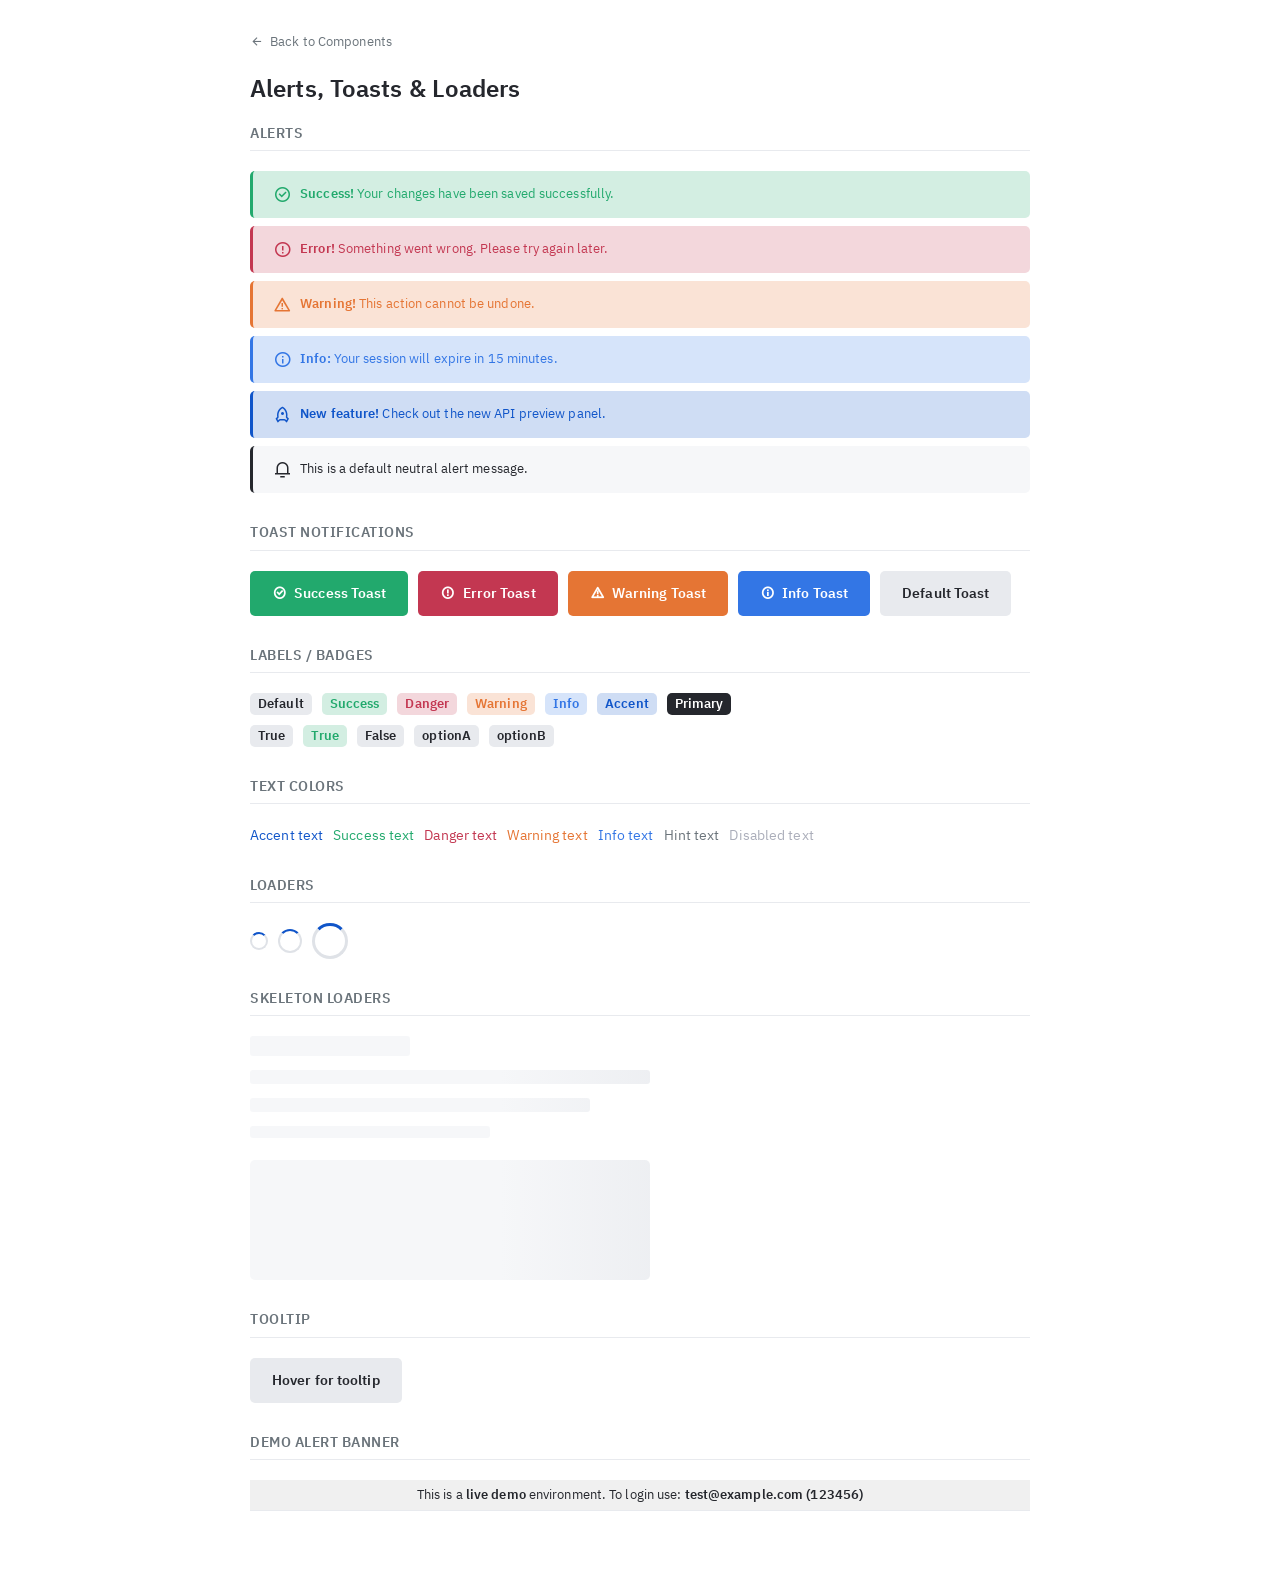
==== pages/alerts.html @ 9f8cbbcb "Init Pocket UI" ====
<!DOCTYPE html>
<html lang="ko" data-color-scheme="light">
<head>
    <meta charset="UTF-8">
    <meta name="viewport" content="width=device-width, initial-scale=1.0">
    <title>Alerts & Toasts — Pocket UI</title>
    <link rel="stylesheet" href="../lib/fonts/remixicon/remixicon.css">
    <link rel="stylesheet" href="../common.css">
    <link rel="stylesheet" href="../components/css/typography.css">
    <link rel="stylesheet" href="../components/css/buttons.css">
    <link rel="stylesheet" href="../components/css/alerts.css">
    <link rel="stylesheet" href="../components/css/loader.css">
    <link rel="stylesheet" href="../components/css/layout.css">
    <style>
        body { padding: var(--spacing); max-width: var(--wrapperWidth); margin: 0 auto; }
        .demo-section { margin-bottom: var(--spacing); }
        .demo-section h3 { margin-bottom: var(--smSpacing); font-size: 14px; text-transform: uppercase; letter-spacing: 0.5px; color: var(--surfaceTxtHintColor); border-bottom: 1px solid var(--surfaceAlt2Color); padding-bottom: 8px; }
        .demo-row { display: flex; flex-wrap: wrap; gap: 10px; align-items: center; }
        .back-link { display: inline-flex; align-items: center; gap: 6px; color: var(--surfaceTxtHintColor); font-size: var(--smFontSize); text-decoration: none; margin-bottom: var(--smSpacing); }
        .back-link:hover { color: var(--surfaceTxtColor); }
        .alert + .alert { margin-top: 8px; }
    </style>
</head>
<body>
    <a href="../index.html" class="back-link">
        <i class="ri-arrow-left-line"></i> Back to Components
    </a>
    <h2>Alerts, Toasts & Loaders</h2>

    <div class="demo-section">
        <h3>Alerts</h3>
        <div class="alert success">
            <i class="ri-checkbox-circle-line"></i>
            <div><strong>Success!</strong> Your changes have been saved successfully.</div>
        </div>
        <div class="alert danger">
            <i class="ri-error-warning-line"></i>
            <div><strong>Error!</strong> Something went wrong. Please try again later.</div>
        </div>
        <div class="alert warning">
            <i class="ri-alert-line"></i>
            <div><strong>Warning!</strong> This action cannot be undone.</div>
        </div>
        <div class="alert info">
            <i class="ri-information-line"></i>
            <div><strong>Info:</strong> Your session will expire in 15 minutes.</div>
        </div>
        <div class="alert accent">
            <i class="ri-rocket-line"></i>
            <div><strong>New feature!</strong> Check out the new API preview panel.</div>
        </div>
        <div class="alert">
            <i class="ri-notification-3-line"></i>
            <div>This is a default neutral alert message.</div>
        </div>
    </div>

    <div class="demo-section">
        <h3>Toast Notifications</h3>
        <div class="demo-row">
            <button class="btn success" onclick="PocketUI.toast.success('Operation completed successfully!')">
                <i class="ri-checkbox-circle-line"></i> Success Toast
            </button>
            <button class="btn danger" onclick="PocketUI.toast.danger('An error occurred. Please try again.')">
                <i class="ri-error-warning-line"></i> Error Toast
            </button>
            <button class="btn warning" onclick="PocketUI.toast.warning('Please review your input carefully.')">
                <i class="ri-alert-line"></i> Warning Toast
            </button>
            <button class="btn info" onclick="PocketUI.toast.info('New records have been imported.')">
                <i class="ri-information-line"></i> Info Toast
            </button>
            <button class="btn secondary" onclick="PocketUI.toast.show('This is a default notification.', 'default', 3000)">
                Default Toast
            </button>
        </div>
    </div>

    <div class="demo-section">
        <h3>Labels / Badges</h3>
        <div class="demo-row">
            <span class="label">Default</span>
            <span class="label success">Success</span>
            <span class="label danger">Danger</span>
            <span class="label warning">Warning</span>
            <span class="label info">Info</span>
            <span class="label accent">Accent</span>
            <span class="label primary">Primary</span>
        </div>
        <div class="demo-row m-t-10">
            <span class="label">True</span>
            <span class="label success">True</span>
            <span class="label">False</span>
            <span class="label">optionA</span>
            <span class="label">optionB</span>
        </div>
    </div>

    <div class="demo-section">
        <h3>Text Colors</h3>
        <div class="demo-row">
            <span class="txt-accent">Accent text</span>
            <span class="txt-success">Success text</span>
            <span class="txt-danger">Danger text</span>
            <span class="txt-warning">Warning text</span>
            <span class="txt-info">Info text</span>
            <span class="txt-hint">Hint text</span>
            <span class="txt-disabled">Disabled text</span>
        </div>
    </div>

    <div class="demo-section">
        <h3>Loaders</h3>
        <div class="demo-row" style="align-items:center;">
            <span class="loader sm"></span>
            <span class="loader"></span>
            <span class="loader lg"></span>
        </div>
    </div>

    <div class="demo-section">
        <h3>Skeleton Loaders</h3>
        <div style="max-width: 400px; display: flex; flex-direction: column; gap: 8px;">
            <div class="skeleton skeleton-text lg" style="width: 40%;"></div>
            <div class="skeleton skeleton-text" style="width: 100%;"></div>
            <div class="skeleton skeleton-text" style="width: 85%;"></div>
            <div class="skeleton skeleton-text sm" style="width: 60%;"></div>
            <div class="skeleton skeleton-rect" style="width: 100%; height: 120px; margin-top: 8px;"></div>
        </div>
    </div>

    <div class="demo-section">
        <h3>Tooltip</h3>
        <div class="demo-row">
            <button class="btn secondary" style="position:relative;">
                Hover for tooltip
                <span class="tooltip tooltip-bottom">This is a tooltip!</span>
            </button>
        </div>
        <style>
            .btn:not(:hover) .tooltip { display: none; }
        </style>
    </div>

    <div class="demo-section">
        <h3>Demo Alert Banner</h3>
        <div class="demo-alert">
            This is a <a href="#" class="txt-bold">live demo</a> environment.
            To login use: <strong>test@example.com</strong> <strong>(123456)</strong>
        </div>
    </div>

    <div class="toasts-container"></div>
<script src="../components/js/theme.js"></script>
<script src="../components/js/toast.js"></script>
</body>
</html>
---- common.css ----
/* =========================================================
   Pocket UI — common.css
   Design system based on PocketBase Admin UI
   ========================================================= */

/* --- Fonts --- */
@font-face {
    font-display: block;
    font-family: "IBM Plex Sans";
    font-style: normal;
    font-weight: 400;
    src: url(lib/fonts/ibm-plex-sans/ibm-plex-sans-regular.woff2) format("woff2");
}
@font-face {
    font-display: block;
    font-family: "IBM Plex Sans";
    font-style: italic;
    font-weight: 400;
    src: url(lib/fonts/ibm-plex-sans/ibm-plex-sans-italic.woff2) format("woff2");
}
@font-face {
    font-display: block;
    font-family: "IBM Plex Sans";
    font-style: normal;
    font-weight: 600;
    src: url(lib/fonts/ibm-plex-sans/ibm-plex-sans-600.woff2) format("woff2");
}
@font-face {
    font-display: swap;
    font-family: "IBM Plex Mono";
    font-style: normal;
    font-weight: 400;
    src: url(lib/fonts/ibm-plex-mono/ibm-plex-mono-regular.woff2) format("woff2");
}
@font-face {
    font-display: swap;
    font-family: "IBM Plex Mono";
    font-style: normal;
    font-weight: 600;
    src: url(lib/fonts/ibm-plex-mono/ibm-plex-mono-600.woff2) format("woff2");
}

/* --- Design Tokens (Light Theme) --- */
:root {
    /* Typography */
    --fontFamily: "IBM Plex Sans", system-ui, -apple-system, sans-serif;
    --monoFontFamily: "IBM Plex Mono", "Courier New", monospace;
    --fontSize: 14px;
    --smFontSize: 13px;
    --lgFontSize: 15px;
    --lineHeight: 22px;
    --smLineHeight: 16px;
    --lgLineHeight: 24px;

    /* Spacing */
    --spacing: 30px;
    --smSpacing: 20px;
    --sidebarSpacing: 14px;
    --tableSpacing: 12px;
    --siblingSpacing: 8px;
    --gridGap: 20px;

    /* Sizes */
    --btnHeight: 45px;
    --smBtnHeight: 35px;
    --lgBtnHeight: 52px;
    --borderRadius: 5px;
    --lgBorderRadius: 15px;
    --inputPadding: 13px;
    --inputBorderRadius: var(--borderRadius);
    --checkboxSize: 20px;

    /* Layout */
    --pageSidebarWidth: 240px;
    --wrapperWidth: 840px;
    --smWrapperWidth: 430px;
    --lgWrapperWidth: 1150px;

    /* Shadows */
    --boxShadow: 0px 8px 5px -5px #2224241a;
    --leftBoxShadow: -1px 0px 5px 0 #2224241a;
    --rightBoxShadow: 1px 0px 5px 0 #2224241a;
    --topScrollShadow: 0px 2px 8px 1px #22242426;
    --bottomScrollShadow: 0px -2px 8px 1px #22242426;
    --leftScrollShadow: 3px 0px 5px 0px #22242433;
    --rightScrollShadow: -3px 0px 5px 0px #22242433;

    /* Animations */
    --animationSpeed: 0.15s;
    --activeAnimationSpeed: 70ms;
    --modalAnimationSpeed: 0.2s;
    --slideAnimationSpeed: 0.2s;
    --loaderAnimationSpeed: 1.2s;

    /* Brand Colors */
    --accentColor: #1055c9;
    --accentTxtColor: #fff;
    --accentTxtHintColor: color-mix(in srgb, var(--accentTxtColor), transparent 40%);
    --accentTxtDisabledColor: color-mix(in srgb, var(--accentTxtColor), transparent 50%);
    --accentAlt1Color: color-mix(in srgb, var(--accentColor), white 10%);
    --accentAlt2Color: color-mix(in srgb, var(--accentColor), white 15%);

    /* Semantic Colors */
    --primaryColor: #25272d;
    --primaryTxtColor: #fff;
    --primaryTxtHintColor: color-mix(in srgb, var(--primaryTxtColor), transparent 35%);
    --primaryTxtDisabledColor: color-mix(in srgb, var(--primaryTxtColor), transparent 50%);

    --secondaryColor: #e8eaee;
    --secondaryTxtColor: var(--primaryColor);
    --secondaryTxtHintColor: color-mix(in srgb, var(--secondaryTxtColor), transparent 35%);
    --secondaryTxtDisabledColor: color-mix(in srgb, var(--secondaryTxtColor), transparent 50%);

    --successColor: #22a96d;
    --successTxtColor: var(--primaryTxtColor);
    --successTxtHintColor: var(--primaryTxtHintColor);
    --successTxtDisabledColor: var(--primaryTxtDisabledColor);

    --dangerColor: #c33751;
    --dangerTxtColor: var(--primaryTxtColor);
    --dangerTxtHintColor: var(--primaryTxtHintColor);
    --dangerTxtDisabledColor: var(--primaryTxtDisabledColor);

    --warningColor: #e57534;
    --warningTxtColor: var(--primaryTxtColor);
    --warningTxtHintColor: var(--primaryTxtHintColor);
    --warningTxtDisabledColor: var(--primaryTxtDisabledColor);

    --infoColor: #3376e5;
    --infoTxtColor: var(--primaryTxtColor);
    --infoTxtHintColor: var(--primaryTxtHintColor);
    --infoTxtDisabledColor: var(--primaryTxtDisabledColor);

    /* Surface Colors (Light) */
    --surfaceColor: #fff;
    --surfaceAlt1Color: #f6f7f9;
    --surfaceAlt2Color: #e8eaee;
    --surfaceAlt3Color: #dfe2e7;
    --surfaceAlt4Color: #d9dde2;
    --surfaceAlt5Color: #d1d6dc;
    --surfaceTxtColor: #25272d;
    --surfaceTxtHintColor: #6b747b;
    --surfaceTxtDisabledColor: #abaeba;
    --surfaceAccentColor: color-mix(in srgb, var(--accentColor), white 80%);
    --surfaceInfoColor: color-mix(in srgb, var(--infoColor), white 80%);
    --surfaceSuccessColor: color-mix(in srgb, var(--successColor), white 80%);
    --surfaceWarningColor: color-mix(in srgb, var(--warningColor), white 80%);
    --surfaceDangerColor: color-mix(in srgb, var(--dangerColor), white 80%);

    /* Input */
    --inputColor: var(--surfaceAlt2Color);
    --inputFocusColor: var(--surfaceAlt3Color);
    --inputBorderColor: var(--surfaceAlt4Color);

    /* Selection */
    --selectionColor: #22242a38;

    /* Links */
    --linkColor: var(--surfaceTxtColor);
    --linkFocusColor: var(--surfaceTxtColor);

    /* Overlays */
    --modalOverlayColor: #22242a38;
    --tooltipTxtColor: #fff;
    --tooltipSurfaceColor: #222424e6;

    /* Prism / Code Highlighting */
    --prismBg: var(--surfaceAlt1Color);
    --prismTxtColor: var(--surfaceTxtColor);
    --prismStringColor: #22a96d;
    --prismNumberColor: #e57534;
    --prismKeywordColor: #1055c9;
    --prismPropertyColor: #c33751;
    --prismCommentColor: var(--surfaceTxtHintColor);
    --prismPunctuationColor: var(--surfaceTxtHintColor);
    --prismFunctionColor: #3376e5;
    --prismBooleanColor: #e57534;
}

/* --- Dark Theme --- */
[data-color-scheme="dark"] {
    --surfaceColor: #1f1f1f;
    --surfaceTxtColor: #dedede;
    --surfaceTxtHintColor: color-mix(in srgb, var(--surfaceTxtColor), transparent 45%);
    --surfaceTxtDisabledColor: color-mix(in srgb, var(--surfaceTxtColor), transparent 65%);
    --surfaceAlt1Color: color-mix(in srgb, var(--surfaceColor), white 3%);
    --surfaceAlt2Color: color-mix(in srgb, var(--surfaceColor), white 7%);
    --surfaceAlt3Color: color-mix(in srgb, var(--surfaceColor), white 12%);
    --surfaceAlt4Color: color-mix(in srgb, var(--surfaceColor), white 14%);
    --surfaceAlt5Color: color-mix(in srgb, var(--surfaceColor), white 16%);
    --primaryColor: #161616;
    --primaryTxtColor: var(--surfaceTxtColor);
    --primaryTxtHintColor: color-mix(in srgb, var(--primaryTxtColor), transparent 35%);
    --primaryTxtDisabledColor: color-mix(in srgb, var(--primaryTxtColor), transparent 50%);
    --secondaryColor: var(--surfaceAlt2Color);
    --secondaryTxtColor: var(--surfaceTxtColor);
    --infoColor: #4273bd;
    --infoTxtColor: var(--surfaceTxtColor);
    --surfaceInfoColor: color-mix(in srgb, var(--infoColor), var(--surfaceColor) 45%);
    --successColor: #27865d;
    --successTxtColor: var(--surfaceTxtColor);
    --surfaceSuccessColor: color-mix(in srgb, var(--successColor), var(--surfaceColor) 45%);
    --warningColor: #cf4e17;
    --warningTxtColor: var(--surfaceTxtColor);
    --surfaceWarningColor: color-mix(in srgb, var(--warningColor), var(--surfaceColor) 45%);
    --dangerColor: #bb303e;
    --dangerTxtColor: var(--surfaceTxtColor);
    --surfaceDangerColor: color-mix(in srgb, var(--dangerColor), var(--surfaceColor) 45%);
    --selectionColor: #ffffff38;
    --modalOverlayColor: #00000073;
    --tooltipTxtColor: var(--surfaceTxtColor);
    --boxShadow: 0px 8px 5px -5px #0000004d;
    --leftBoxShadow: -1px 0px 5px 0 #0000004d;
    --rightBoxShadow: 1px 0px 5px 0 #0000004d;
    --topScrollShadow: 0px 2px 8px 1px #00000073;
    --bottomScrollShadow: 0px -2px 8px 1px #00000073;

    /* Prism / Code Highlighting (dark overrides) */
    --prismBg: color-mix(in srgb, var(--surfaceColor), black 20%);
    --prismStringColor: #4ade80;
    --prismNumberColor: #fb923c;
    --prismKeywordColor: #60a5fa;
    --prismPropertyColor: #f87171;
    --prismFunctionColor: #93c5fd;
    --prismBooleanColor: #fb923c;
}

@media (prefers-color-scheme: dark) {
    [data-color-scheme="auto"] {
        --surfaceColor: #1f1f1f;
        --surfaceTxtColor: #dedede;
        --surfaceTxtHintColor: color-mix(in srgb, var(--surfaceTxtColor), transparent 45%);
        --surfaceTxtDisabledColor: color-mix(in srgb, var(--surfaceTxtColor), transparent 65%);
        --surfaceAlt1Color: color-mix(in srgb, var(--surfaceColor), white 3%);
        --surfaceAlt2Color: color-mix(in srgb, var(--surfaceColor), white 7%);
        --surfaceAlt3Color: color-mix(in srgb, var(--surfaceColor), white 12%);
        --surfaceAlt4Color: color-mix(in srgb, var(--surfaceColor), white 14%);
        --surfaceAlt5Color: color-mix(in srgb, var(--surfaceColor), white 16%);
        --primaryColor: #161616;
        --primaryTxtColor: var(--surfaceTxtColor);
        --secondaryColor: var(--surfaceAlt2Color);
        --secondaryTxtColor: var(--surfaceTxtColor);
        --infoColor: #4273bd;
        --successColor: #27865d;
        --warningColor: #cf4e17;
        --dangerColor: #bb303e;
        --selectionColor: #ffffff38;
        --modalOverlayColor: #00000073;
        --boxShadow: 0px 8px 5px -5px #0000004d;
        --leftBoxShadow: -1px 0px 5px 0 #0000004d;
        --rightBoxShadow: 1px 0px 5px 0 #0000004d;
    }
}

/* --- Accent Surface --- */
.accent-surface {
    --surfaceColor: var(--accentColor);
    --surfaceTxtColor: #fff;
    --surfaceTxtHintColor: color-mix(in srgb, var(--surfaceTxtColor), transparent 35%);
    --surfaceTxtDisabledColor: color-mix(in srgb, var(--surfaceTxtColor), transparent 60%);
    --surfaceAlt1Color: color-mix(in srgb, var(--surfaceColor), white 5%);
    --surfaceAlt2Color: color-mix(in srgb, var(--surfaceColor), white 10%);
    --surfaceAlt3Color: color-mix(in srgb, var(--surfaceColor), white 20%);
    --surfaceAlt4Color: color-mix(in srgb, var(--surfaceColor), white 30%);
    --surfaceAlt5Color: color-mix(in srgb, var(--surfaceColor), white 40%);
    --inputColor: var(--surfaceAlt3Color);
    --inputFocusColor: var(--surfaceAlt4Color);
    --inputBorderColor: var(--surfaceAlt5Color);
    --selectionColor: var(--surfaceAccentColor);
    --linkColor: var(--surfaceTxtHintColor);
    --linkFocusColor: var(--surfaceTxtColor);
}

/* --- Reset & Base --- */
*, *::before, *::after {
    box-sizing: border-box;
}

html {
    font-size: var(--fontSize);
    line-height: var(--lineHeight);
    -webkit-text-size-adjust: 100%;
}

body {
    margin: 0;
    padding: 0;
    font-family: var(--fontFamily);
    font-size: var(--fontSize);
    line-height: var(--lineHeight);
    letter-spacing: 0.1px;
    color: var(--surfaceTxtColor);
    background: var(--surfaceColor);
    -webkit-font-smoothing: antialiased;
    -moz-osx-font-smoothing: grayscale;
}

::selection {
    background: var(--selectionColor);
}

h1, h2, h3, h4, h5, h6 {
    margin: 0 0 var(--smSpacing);
    font-weight: 600;
    line-height: 1.3;
    color: var(--surfaceTxtColor);
}

h1 { font-size: 28px; }
h2 { font-size: 24px; }
h3 { font-size: 20px; }
h4 { font-size: 18px; }
h5 { font-size: 16px; }
h6 { font-size: var(--lgFontSize); }

p {
    margin: 0 0 var(--smSpacing);
}

a {
    color: var(--linkColor);
    text-decoration: none;
    transition: opacity var(--animationSpeed);
}
a:hover, a:focus-visible {
    color: var(--linkFocusColor);
    text-decoration: underline;
}

hr {
    border: none;
    border-top: 1px solid var(--surfaceAlt2Color);
    margin: 5px 0;
}

code, pre {
    font-family: var(--monoFontFamily);
    font-size: var(--smFontSize);
}

img {
    max-width: 100%;
    display: block;
}

/* --- Scrollbar --- */
::-webkit-scrollbar {
    width: 5px;
    height: 5px;
}
::-webkit-scrollbar-track {
    background: transparent;
}
::-webkit-scrollbar-thumb {
    border-radius: 10px;
    background: var(--surfaceAlt3Color);
}
::-webkit-scrollbar-thumb:hover {
    background: var(--surfaceAlt5Color);
}

/* --- Layout --- */
.app {
    display: flex;
    flex-direction: column;
    min-height: 100vh;
    background: var(--surfaceColor);
}

.page {
    display: flex;
    flex: 1;
    overflow: hidden;
}

.page-content {
    flex: 1;
    overflow: auto;
    padding: var(--spacing);
}

.page-content.full-height {
    display: flex;
    flex-direction: column;
    height: 100%;
    padding: 0;
    overflow: hidden;
}

.wrapper {
    max-width: var(--wrapperWidth);
    margin: 0 auto;
    padding: 0 var(--spacing);
}

.wrapper.sm { max-width: var(--smWrapperWidth); }
.wrapper.lg { max-width: var(--lgWrapperWidth); }

/* --- Flexbox Utilities --- */
.flex        { display: flex; }
.inline-flex { display: inline-flex; }
.flex-wrap   { flex-wrap: wrap; }
.flex-nowrap { flex-wrap: nowrap; }
.flex-col    { flex-direction: column; }
.flex-fill   { flex: 1 1 auto; }
.flex-center { align-items: center; justify-content: center; }
.items-center   { align-items: center; }
.items-start    { align-items: flex-start; }
.items-end      { align-items: flex-end; }
.justify-center { justify-content: center; }
.justify-between{ justify-content: space-between; }
.justify-end    { justify-content: flex-end; }

/* --- Display --- */
.block        { display: block; }
.inline-block { display: inline-block; }
.hidden       { display: none !important; }
.full-width   { width: 100%; }
.full-height  { height: 100%; }

/* --- Gap --- */
.gap-0   { gap: 0 !important; }
.gap-5   { gap: 5px !important; }
.gap-10  { gap: 10px !important; }
.gap-15  { gap: 15px !important; }
.gap-20  { gap: 20px !important; }
.gap-25  { gap: 25px !important; }
.gap-30  { gap: 30px !important; }
.gap-sm  { gap: var(--smSpacing) !important; }
.gap-base{ gap: var(--spacing) !important; }
.gap-auto{ gap: auto !important; }

/* --- Margin --- */
.m-0    { margin: 0 !important; }
.m-t-0  { margin-top: 0 !important; }
.m-r-0  { margin-right: 0 !important; }
.m-b-0  { margin-bottom: 0 !important; }
.m-l-0  { margin-left: 0 !important; }
.m-5    { margin: 5px !important; }
.m-t-5  { margin-top: 5px !important; }
.m-r-5  { margin-right: 5px !important; }
.m-b-5  { margin-bottom: 5px !important; }
.m-l-5  { margin-left: 5px !important; }
.m-10   { margin: 10px !important; }
.m-t-10 { margin-top: 10px !important; }
.m-r-10 { margin-right: 10px !important; }
.m-b-10 { margin-bottom: 10px !important; }
.m-l-10 { margin-left: 10px !important; }
.m-15   { margin: 15px !important; }
.m-t-15 { margin-top: 15px !important; }
.m-r-15 { margin-right: 15px !important; }
.m-b-15 { margin-bottom: 15px !important; }
.m-l-15 { margin-left: 15px !important; }
.m-20   { margin: 20px !important; }
.m-t-20 { margin-top: 20px !important; }
.m-r-20 { margin-right: 20px !important; }
.m-b-20 { margin-bottom: 20px !important; }
.m-l-20 { margin-left: 20px !important; }
.m-auto { margin: auto !important; }
.m-t-auto { margin-top: auto !important; }
.m-r-auto { margin-right: auto !important; }
.m-b-auto { margin-bottom: auto !important; }
.m-l-auto { margin-left: auto !important; }
.m-t-sm { margin-top: var(--smSpacing) !important; }
.m-r-sm { margin-right: var(--smSpacing) !important; }
.m-b-sm { margin-bottom: var(--smSpacing) !important; }
.m-l-sm { margin-left: var(--smSpacing) !important; }
.m-t-base { margin-top: var(--spacing) !important; }
.m-r-base { margin-right: var(--spacing) !important; }
.m-b-base { margin-bottom: var(--spacing) !important; }
.m-l-base { margin-left: var(--spacing) !important; }

/* --- Padding --- */
.p-0    { padding: 0 !important; }
.p-t-0  { padding-top: 0 !important; }
.p-r-0  { padding-right: 0 !important; }
.p-b-0  { padding-bottom: 0 !important; }
.p-l-0  { padding-left: 0 !important; }
.p-5    { padding: 5px !important; }
.p-t-5  { padding-top: 5px !important; }
.p-r-5  { padding-right: 5px !important; }
.p-b-5  { padding-bottom: 5px !important; }
.p-l-5  { padding-left: 5px !important; }
.p-10   { padding: 10px !important; }
.p-t-10 { padding-top: 10px !important; }
.p-r-10 { padding-right: 10px !important; }
.p-b-10 { padding-bottom: 10px !important; }
.p-l-10 { padding-left: 10px !important; }
.p-15   { padding: 15px !important; }
.p-t-15 { padding-top: 15px !important; }
.p-r-15 { padding-right: 15px !important; }
.p-b-15 { padding-bottom: 15px !important; }
.p-l-15 { padding-left: 15px !important; }
.p-20   { padding: 20px !important; }
.p-t-20 { padding-top: 20px !important; }
.p-r-20 { padding-right: 20px !important; }
.p-b-20 { padding-bottom: 20px !important; }
.p-l-20 { padding-left: 20px !important; }
.p-sm   { padding: var(--smSpacing) !important; }
.p-t-sm { padding-top: var(--smSpacing) !important; }
.p-r-sm { padding-right: var(--smSpacing) !important; }
.p-b-sm { padding-bottom: var(--smSpacing) !important; }
.p-l-sm { padding-left: var(--smSpacing) !important; }
.p-base { padding: var(--spacing) !important; }
.p-t-base { padding-top: var(--spacing) !important; }
.p-r-base { padding-right: var(--spacing) !important; }
.p-b-base { padding-bottom: var(--spacing) !important; }
.p-l-base { padding-left: var(--spacing) !important; }

/* --- Scrollable --- */
.scrollable {
    overflow: auto;
    overscroll-behavior: contain;
}
.scrollable-x { overflow-x: auto; overflow-y: hidden; }
---- components/css/typography.css ----
/* =========================================================
   Pocket UI — typography.css
   ========================================================= */

/* --- Text Size --- */
.txt-sm   { font-size: var(--smFontSize) !important; line-height: var(--smLineHeight) !important; }
.txt-base { font-size: var(--fontSize) !important; line-height: var(--lineHeight) !important; }
.txt-lg   { font-size: var(--lgFontSize) !important; line-height: var(--lgLineHeight) !important; }

/* --- Text Weight --- */
.txt-bold   { font-weight: 600 !important; }
.txt-normal { font-weight: 400 !important; }

/* --- Text Alignment --- */
.txt-center { text-align: center !important; }
.txt-left   { text-align: left !important; }
.txt-right  { text-align: right !important; }

/* --- Text Transform --- */
.txt-upper { text-transform: uppercase !important; }
.txt-lower { text-transform: lowercase !important; }

/* --- Text Overflow --- */
.txt-ellipsis {
    overflow: hidden;
    text-overflow: ellipsis;
    white-space: nowrap;
    max-width: 100%;
}
.txt-nowrap { white-space: nowrap !important; }
.txt-break  { word-break: break-all !important; }

/* --- Text Decoration --- */
.txt-strikethrough { text-decoration: line-through !important; }

/* --- Monospace / Code --- */
.txt-code {
    font-family: var(--monoFontFamily);
    font-size: var(--smFontSize);
    background: var(--surfaceAlt1Color);
    border-radius: var(--borderRadius);
    padding: 1px 5px;
}

/* --- Text Colors --- */
.txt-primary   { color: var(--surfaceTxtColor) !important; }
.txt-hint      { color: var(--surfaceTxtHintColor) !important; }
.txt-disabled  { color: var(--surfaceTxtDisabledColor) !important; }
.txt-accent    { color: var(--accentColor) !important; }
.txt-success   { color: var(--successColor) !important; }
.txt-danger    { color: var(--dangerColor) !important; }
.txt-warning   { color: var(--warningColor) !important; }
.txt-info      { color: var(--infoColor) !important; }
.txt-white     { color: #fff !important; }

/* --- Labels / Badges --- */
.label {
    display: inline-flex;
    align-items: center;
    gap: 4px;
    padding: 3px 8px;
    border-radius: var(--borderRadius);
    font-size: var(--smFontSize);
    line-height: var(--smLineHeight);
    font-weight: 600;
    background: var(--surfaceAlt2Color);
    color: var(--surfaceTxtColor);
    white-space: nowrap;
    transition: background var(--animationSpeed);
}
.label.success  { background: var(--surfaceSuccessColor); color: var(--successColor); }
.label.danger   { background: var(--surfaceDangerColor);  color: var(--dangerColor); }
.label.warning  { background: var(--surfaceWarningColor); color: var(--warningColor); }
.label.info     { background: var(--surfaceInfoColor);    color: var(--infoColor); }
.label.accent   { background: var(--surfaceAccentColor);  color: var(--accentColor); }
.label.primary  { background: var(--primaryColor);        color: var(--primaryTxtColor); }

/* --- Link Variants --- */
.link-faded {
    opacity: 0.5;
    transition: opacity var(--animationSpeed);
}
.link-faded:hover, .link-faded:focus-visible {
    opacity: 1;
}

/* --- Missing Value --- */
.missing-value {
    display: inline-block;
    width: 20px;
    height: 2px;
    background: var(--surfaceAlt4Color);
    border-radius: 2px;
    vertical-align: middle;
}
---- components/css/buttons.css ----
/* =========================================================
   Pocket UI — buttons.css
   ========================================================= */

.btn {
    --btnColor: var(--primaryColor);
    --btnTxtColor: var(--primaryTxtColor);
    --btnHoverColor: color-mix(in srgb, var(--btnColor), white 10%);
    --btnActiveColor: color-mix(in srgb, var(--btnColor), black 8%);
    --circleSize: var(--btnHeight);

    display: inline-flex;
    align-items: center;
    justify-content: center;
    gap: 7px;
    height: var(--btnHeight);
    padding: 0 var(--smSpacing);
    border: 2px solid transparent;
    border-radius: var(--borderRadius);
    font-family: var(--fontFamily);
    font-size: var(--fontSize);
    font-weight: 600;
    line-height: 1;
    letter-spacing: 0.1px;
    white-space: nowrap;
    cursor: pointer;
    user-select: none;
    text-decoration: none;
    transition:
        background var(--animationSpeed),
        border-color var(--animationSpeed),
        color var(--animationSpeed),
        opacity var(--animationSpeed);
    background: var(--btnColor);
    color: var(--btnTxtColor);
    -webkit-appearance: none;
    appearance: none;
}

.btn:hover,
.btn:focus-visible {
    background: var(--btnHoverColor);
    text-decoration: none;
    outline: none;
}

.btn:active {
    background: var(--btnActiveColor);
    transition-duration: var(--activeAnimationSpeed);
}

.btn:disabled,
.btn[disabled] {
    pointer-events: none;
    opacity: 0.5;
}

/* --- Sizes --- */
.btn.sm {
    --circleSize: var(--smBtnHeight);
    height: var(--smBtnHeight);
    padding: 0 var(--siblingSpacing);
    font-size: var(--smFontSize);
    gap: 5px;
}

.btn.lg {
    --circleSize: var(--lgBtnHeight);
    height: var(--lgBtnHeight);
    padding: 0 var(--spacing);
    font-size: var(--lgFontSize);
    gap: 9px;
}

/* --- Shapes --- */
.btn.circle {
    width: var(--circleSize);
    height: var(--circleSize);
    padding: 0;
    border-radius: 50%;
    flex-shrink: 0;
}

.btn.pill {
    border-radius: 30px;
}

.btn.block {
    width: 100%;
}

/* --- Variants --- */
.btn.secondary {
    --btnColor: var(--secondaryColor);
    --btnTxtColor: var(--secondaryTxtColor);
    --btnHoverColor: color-mix(in srgb, var(--btnColor), black 5%);
    --btnActiveColor: color-mix(in srgb, var(--btnColor), black 10%);
}

.btn.accent {
    --btnColor: var(--accentColor);
    --btnTxtColor: var(--accentTxtColor);
    --btnHoverColor: var(--accentAlt1Color);
    --btnActiveColor: color-mix(in srgb, var(--accentColor), black 10%);
}

.btn.success {
    --btnColor: var(--successColor);
    --btnTxtColor: var(--successTxtColor);
    --btnHoverColor: color-mix(in srgb, var(--btnColor), white 10%);
    --btnActiveColor: color-mix(in srgb, var(--btnColor), black 8%);
}

.btn.danger {
    --btnColor: var(--dangerColor);
    --btnTxtColor: var(--dangerTxtColor);
    --btnHoverColor: color-mix(in srgb, var(--btnColor), white 10%);
    --btnActiveColor: color-mix(in srgb, var(--btnColor), black 8%);
}

.btn.warning {
    --btnColor: var(--warningColor);
    --btnTxtColor: var(--warningTxtColor);
    --btnHoverColor: color-mix(in srgb, var(--btnColor), white 10%);
    --btnActiveColor: color-mix(in srgb, var(--btnColor), black 8%);
}

.btn.info {
    --btnColor: var(--infoColor);
    --btnTxtColor: var(--infoTxtColor);
    --btnHoverColor: color-mix(in srgb, var(--btnColor), white 10%);
    --btnActiveColor: color-mix(in srgb, var(--btnColor), black 8%);
}

/* --- Outline --- */
.btn.outline {
    background: transparent;
    border-color: currentColor;
    color: var(--surfaceTxtColor);
}
.btn.outline:hover,
.btn.outline:focus-visible {
    background: var(--surfaceAlt1Color);
}
.btn.outline:active {
    background: var(--surfaceAlt2Color);
}
.btn.outline.accent  { color: var(--accentColor); }
.btn.outline.success { color: var(--successColor); }
.btn.outline.danger  { color: var(--dangerColor); }
.btn.outline.warning { color: var(--warningColor); }
.btn.outline.info    { color: var(--infoColor); }
.btn.outline.primary { color: var(--primaryColor); }

/* --- Transparent --- */
.btn.transparent {
    background: transparent;
    color: var(--surfaceTxtColor);
}
.btn.transparent:hover,
.btn.transparent:focus-visible {
    background: var(--surfaceAlt1Color);
}
.btn.transparent:active {
    background: var(--surfaceAlt2Color);
}
.btn.transparent.secondary {
    color: var(--surfaceTxtHintColor);
}
.btn.transparent.secondary:hover,
.btn.transparent.secondary:focus-visible {
    color: var(--surfaceTxtColor);
    background: var(--surfaceAlt1Color);
}

/* --- Rotate animation (refresh button) --- */
@keyframes rotate {
    from { transform: rotate(0deg); }
    to   { transform: rotate(360deg); }
}
.btn.rotate-btn.loading i,
.rotate-btn.loading i {
    animation: rotate var(--loaderAnimationSpeed) linear infinite;
}

/* --- Next / Arrow button --- */
.btn.next i {
    will-change: transform;
    transition: transform var(--animationSpeed);
}
.btn.next:hover i {
    transform: translateX(3px);
}
---- components/css/alerts.css ----
/* =========================================================
   Pocket UI — alerts.css
   ========================================================= */

/* --- Alert --- */
.alert {
    display: flex;
    align-items: flex-start;
    gap: var(--siblingSpacing);
    padding: var(--tableSpacing) var(--smSpacing);
    border-radius: var(--borderRadius);
    border-left: 3px solid currentColor;
    background: var(--surfaceAlt1Color);
    color: var(--surfaceTxtColor);
    font-size: var(--smFontSize);
    line-height: var(--lineHeight);
}

.alert i {
    flex-shrink: 0;
    font-size: 18px;
    margin-top: 1px;
}

.alert.success {
    background: var(--surfaceSuccessColor);
    color: var(--successColor);
}
.alert.danger {
    background: var(--surfaceDangerColor);
    color: var(--dangerColor);
}
.alert.warning {
    background: var(--surfaceWarningColor);
    color: var(--warningColor);
}
.alert.info {
    background: var(--surfaceInfoColor);
    color: var(--infoColor);
}
.alert.accent {
    background: var(--surfaceAccentColor);
    color: var(--accentColor);
}

/* --- Toast Notifications --- */
.toasts-container {
    position: fixed;
    bottom: var(--smSpacing);
    right: var(--smSpacing);
    z-index: 10000;
    display: flex;
    flex-direction: column;
    gap: var(--siblingSpacing);
    max-width: 380px;
    width: 100%;
    pointer-events: none;
}

.toast {
    display: flex;
    align-items: flex-start;
    gap: 10px;
    padding: 12px var(--smSpacing);
    background: var(--surfaceColor);
    border: 1px solid var(--surfaceAlt3Color);
    border-radius: var(--lgBorderRadius);
    box-shadow: 0 4px 20px rgba(34,36,42,0.14);
    pointer-events: all;
    animation: toastIn var(--slideAnimationSpeed) ease;
    position: relative;
}

@keyframes toastIn {
    from {
        opacity: 0;
        transform: translateX(20px);
    }
    to {
        opacity: 1;
        transform: translateX(0);
    }
}

.toast-icon {
    flex-shrink: 0;
    width: 22px;
    height: 22px;
    display: flex;
    align-items: center;
    justify-content: center;
    font-size: 18px;
}

.toast.success .toast-icon { color: var(--successColor); }
.toast.danger  .toast-icon { color: var(--dangerColor); }
.toast.warning .toast-icon { color: var(--warningColor); }
.toast.info    .toast-icon { color: var(--infoColor); }

.toast-content {
    flex: 1;
    font-size: var(--smFontSize);
    line-height: var(--lineHeight);
    color: var(--surfaceTxtColor);
    padding-right: 24px;
}

.toast-remove {
    position: absolute;
    top: 10px;
    right: 10px;
    display: flex;
    align-items: center;
    justify-content: center;
    width: 20px;
    height: 20px;
    border: none;
    border-radius: 3px;
    background: transparent;
    color: var(--surfaceTxtHintColor);
    cursor: pointer;
    font-size: 16px;
    padding: 0;
    transition: background var(--animationSpeed), color var(--animationSpeed);
}

.toast-remove:hover {
    background: var(--surfaceAlt2Color);
    color: var(--surfaceTxtColor);
}

/* --- Demo Alert Banner --- */
.demo-alert {
    text-align: center;
    font-size: var(--smFontSize);
    line-height: var(--smLineHeight);
    padding: 7px var(--smSpacing);
    border-bottom: 1px solid var(--surfaceAlt2Color);
    background: rgba(0, 0, 0, 0.06);
}

/* --- Tooltip --- */
.tooltip,
.pb-tooltip {
    position: absolute;
    padding: 5px 10px;
    background: var(--tooltipSurfaceColor);
    color: var(--tooltipTxtColor);
    border-radius: var(--borderRadius);
    font-size: var(--smFontSize);
    line-height: var(--smLineHeight);
    pointer-events: none;
    z-index: 9999;
    white-space: nowrap;
    box-shadow: 0 2px 8px rgba(34,36,42,0.18);
    animation: tooltipIn var(--animationSpeed) ease;
}

@keyframes tooltipIn {
    from { opacity: 0; transform: translateY(2px); }
    to   { opacity: 1; transform: translateY(0); }
}

.tooltip-bottom {
    top: calc(100% + 6px);
    left: 50%;
    transform: translateX(-50%);
}

[title]:hover .tooltip,
.has-tooltip:hover .tooltip {
    display: block;
}
---- components/css/loader.css ----
/* =========================================================
   Pocket UI — loader.css
   ========================================================= */

/* --- Spinner Loader --- */
@keyframes spin {
    0%   { transform: rotate(0deg); }
    100% { transform: rotate(360deg); }
}

.loader {
    --loaderSize: 24px;
    display: inline-block;
    width: var(--loaderSize);
    height: var(--loaderSize);
    border: 2px solid var(--surfaceAlt3Color);
    border-top-color: var(--accentColor);
    border-radius: 50%;
    animation: spin var(--loaderAnimationSpeed) linear infinite;
    flex-shrink: 0;
}

.loader.sm {
    --loaderSize: 18px;
    border-width: 2px;
}

.loader.lg {
    --loaderSize: 36px;
    border-width: 3px;
}

/* --- Skeleton Loader --- */
@keyframes shimmer {
    0%   { background-position: -500px 0; }
    100% { background-position: 500px 0; }
}

.skeleton {
    background: linear-gradient(
        90deg,
        var(--surfaceAlt1Color) 25%,
        var(--surfaceAlt2Color) 50%,
        var(--surfaceAlt1Color) 75%
    );
    background-size: 1000px 100%;
    animation: shimmer 1.5s infinite linear;
    border-radius: var(--borderRadius);
}

.skeleton-text {
    height: 14px;
    border-radius: 3px;
    margin-bottom: 6px;
}

.skeleton-text.sm  { height: 12px; width: 60%; }
.skeleton-text.lg  { height: 20px; width: 80%; }
.skeleton-rect     { border-radius: var(--borderRadius); }
.skeleton-circle   { border-radius: 50%; }

/* --- Overlay Loading State --- */
.loading-overlay {
    position: absolute;
    inset: 0;
    display: flex;
    align-items: center;
    justify-content: center;
    background: color-mix(in srgb, var(--surfaceColor), transparent 15%);
    z-index: 50;
    border-radius: inherit;
}
---- components/css/layout.css ----
/* =========================================================
   Pocket UI — layout.css
   Card, Section, Grid layout components
   ========================================================= */

/* --- Card --- */
.card {
    background: var(--surfaceColor);
    border: 1px solid var(--surfaceAlt2Color);
    border-radius: var(--lgBorderRadius);
    box-shadow: var(--boxShadow);
    overflow: hidden;
}

.card-header {
    display: flex;
    align-items: center;
    gap: var(--siblingSpacing);
    padding: var(--smSpacing);
    border-bottom: 1px solid var(--surfaceAlt2Color);
}

.card-title {
    flex: 1;
    font-weight: 600;
    font-size: var(--lgFontSize);
}

.card-content {
    padding: var(--smSpacing);
}

.card-footer {
    display: flex;
    align-items: center;
    justify-content: flex-end;
    gap: var(--siblingSpacing);
    padding: var(--smSpacing);
    border-top: 1px solid var(--surfaceAlt2Color);
    background: var(--surfaceAlt1Color);
}

/* --- Section --- */
.section {
    padding: var(--spacing) 0;
}

.section + .section {
    border-top: 1px solid var(--surfaceAlt2Color);
}

.section-title {
    font-size: var(--lgFontSize);
    font-weight: 600;
    color: var(--surfaceTxtColor);
    margin-bottom: var(--tableSpacing);
}

.section-hint {
    font-size: var(--smFontSize);
    color: var(--surfaceTxtHintColor);
    margin-bottom: var(--smSpacing);
}

/* --- Grid --- */
.grid {
    display: grid;
    gap: var(--gridGap);
}

.grid-2 { grid-template-columns: repeat(2, 1fr); }
.grid-3 { grid-template-columns: repeat(3, 1fr); }
.grid-4 { grid-template-columns: repeat(4, 1fr); }

@media (max-width: 768px) {
    .grid-2,
    .grid-3,
    .grid-4 {
        grid-template-columns: 1fr;
    }
}

/* --- Divider --- */
.divider {
    border: none;
    border-top: 1px solid var(--surfaceAlt2Color);
    margin: var(--smSpacing) 0;
}

/* --- Empty State --- */
.empty-state {
    display: flex;
    flex-direction: column;
    align-items: center;
    justify-content: center;
    padding: var(--spacing) var(--smSpacing);
    text-align: center;
    color: var(--surfaceTxtHintColor);
    gap: var(--siblingSpacing);
}

.empty-state i {
    font-size: 48px;
    opacity: 0.4;
}

.empty-state h5, .empty-state h6 {
    color: var(--surfaceTxtColor);
    margin: 0;
}

.empty-state p {
    font-size: var(--smFontSize);
    margin: 0;
    max-width: 320px;
}

/* --- Accordion --- */
.accordion {
    border: 1px solid var(--surfaceAlt2Color);
    border-radius: var(--borderRadius);
    overflow: hidden;
}

.accordion-item {
    border-bottom: 1px solid var(--surfaceAlt2Color);
}

.accordion-item:last-child {
    border-bottom: none;
}

.accordion-header {
    display: flex;
    align-items: center;
    gap: var(--siblingSpacing);
    padding: var(--tableSpacing) var(--smSpacing);
    cursor: pointer;
    user-select: none;
    font-weight: 600;
    font-size: var(--smFontSize);
    background: var(--surfaceAlt1Color);
    transition: background var(--animationSpeed);
    list-style: none;
}

.accordion-header:hover {
    background: var(--surfaceAlt2Color);
}

.accordion-header::-webkit-details-marker { display: none; }

.accordion-header::after {
    content: '\ea4e'; /* ri-arrow-down-s-line */
    font-family: 'remixicon';
    margin-left: auto;
    transition: transform var(--animationSpeed);
    font-weight: 400;
}

details[open] .accordion-header::after {
    transform: rotate(180deg);
}

.accordion-content {
    padding: var(--smSpacing);
}
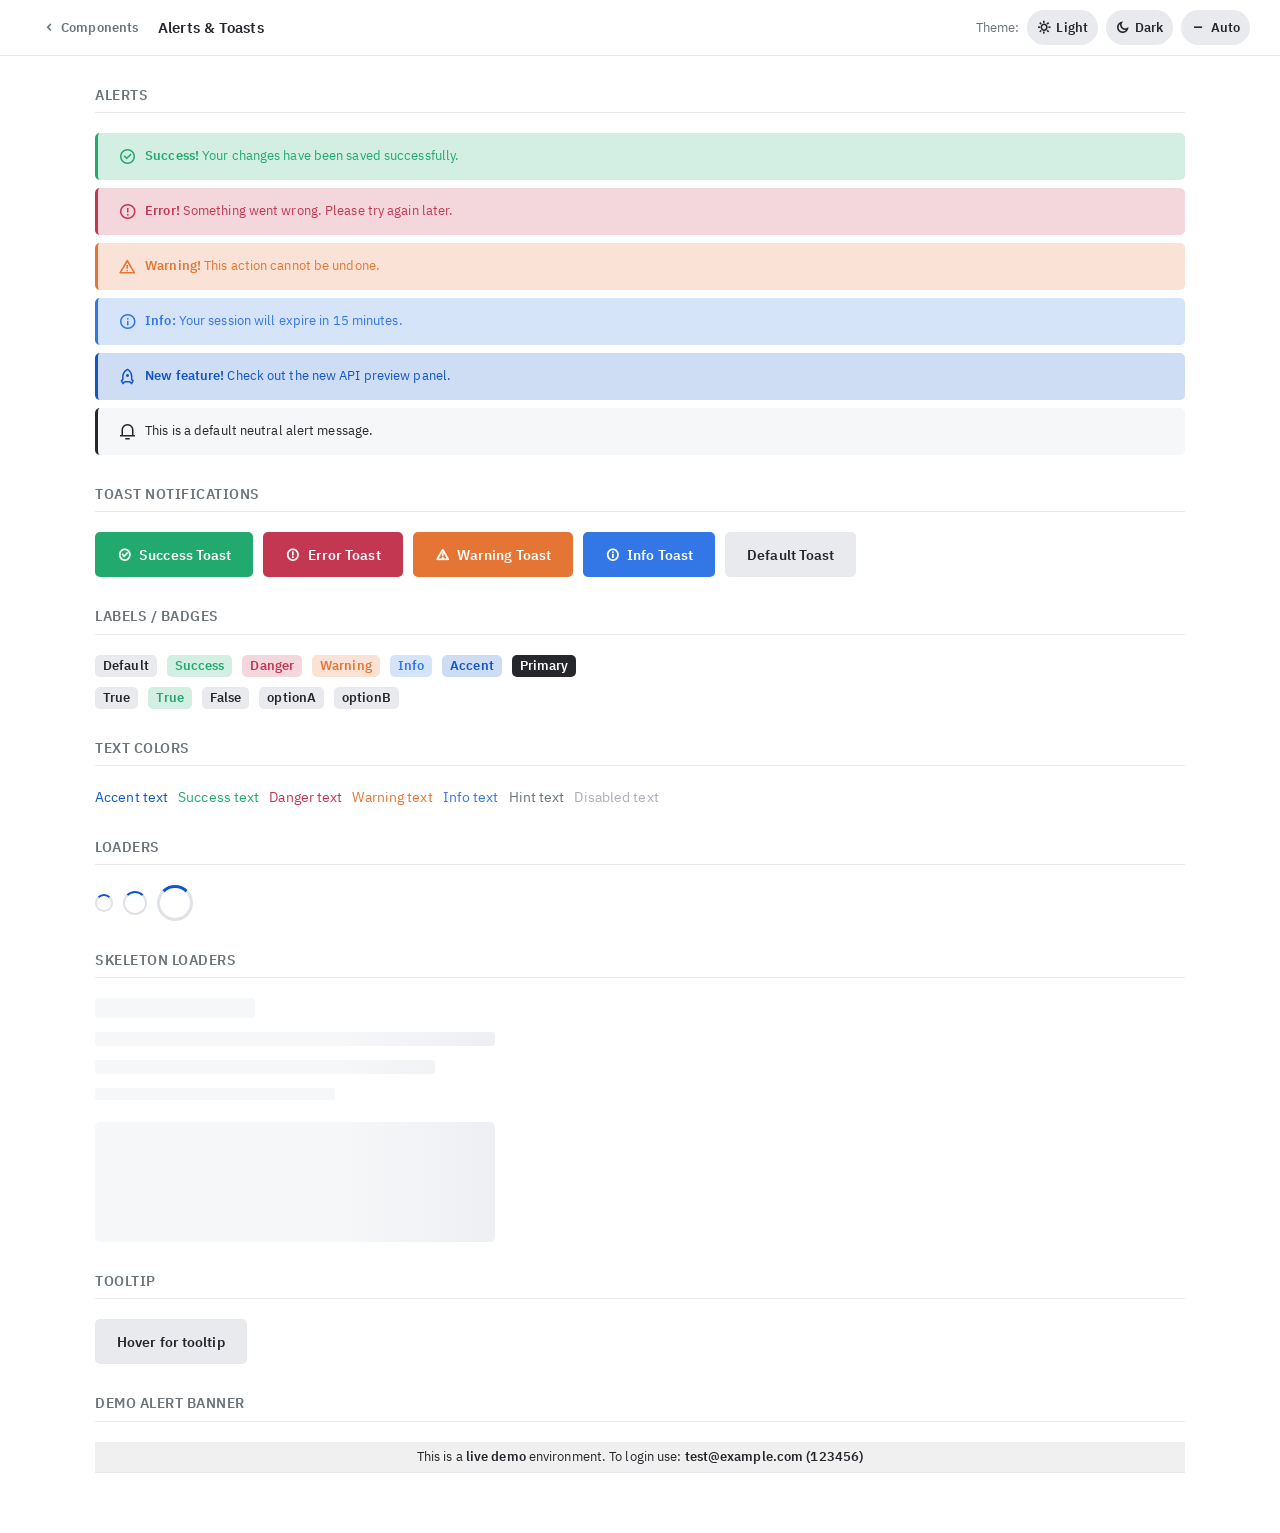
==== commit 8ca897e6: "Edit demo page and some" ====
--- a/pages/alerts.html
+++ b/pages/alerts.html
@@ -3,7 +3,7 @@
 <head>
     <meta charset="UTF-8">
     <meta name="viewport" content="width=device-width, initial-scale=1.0">
-    <title>Alerts & Toasts — Pocket UI</title>
+    <title>Alerts & Toasts — Pocket Kit</title>
     <link rel="stylesheet" href="../lib/fonts/remixicon/remixicon.css">
     <link rel="stylesheet" href="../common.css">
     <link rel="stylesheet" href="../components/css/typography.css">
@@ -22,11 +22,6 @@
     </style>
 </head>
 <body>
-    <a href="../index.html" class="back-link">
-        <i class="ri-arrow-left-line"></i> Back to Components
-    </a>
-    <h2>Alerts, Toasts & Loaders</h2>
-
     <div class="demo-section">
         <h3>Alerts</h3>
         <div class="alert success">
@@ -58,19 +53,19 @@
     <div class="demo-section">
         <h3>Toast Notifications</h3>
         <div class="demo-row">
-            <button class="btn success" onclick="PocketUI.toast.success('Operation completed successfully!')">
+            <button class="btn success" onclick="PocketKit.toast.success('Operation completed successfully!')">
                 <i class="ri-checkbox-circle-line"></i> Success Toast
             </button>
-            <button class="btn danger" onclick="PocketUI.toast.danger('An error occurred. Please try again.')">
+            <button class="btn danger" onclick="PocketKit.toast.danger('An error occurred. Please try again.')">
                 <i class="ri-error-warning-line"></i> Error Toast
             </button>
-            <button class="btn warning" onclick="PocketUI.toast.warning('Please review your input carefully.')">
+            <button class="btn warning" onclick="PocketKit.toast.warning('Please review your input carefully.')">
                 <i class="ri-alert-line"></i> Warning Toast
             </button>
-            <button class="btn info" onclick="PocketUI.toast.info('New records have been imported.')">
+            <button class="btn info" onclick="PocketKit.toast.info('New records have been imported.')">
                 <i class="ri-information-line"></i> Info Toast
             </button>
-            <button class="btn secondary" onclick="PocketUI.toast.show('This is a default notification.', 'default', 3000)">
+            <button class="btn secondary" onclick="PocketKit.toast.show('This is a default notification.', 'default', 3000)">
                 Default Toast
             </button>
         </div>
@@ -151,6 +146,7 @@
     </div>
 
     <div class="toasts-container"></div>
+<script src="../components/js/page-header.js"></script>
 <script src="../components/js/theme.js"></script>
 <script src="../components/js/toast.js"></script>
 </body>
--- a/common.css
+++ b/common.css
@@ -1,5 +1,5 @@
 /* =========================================================
-   Pocket UI — common.css
+   Pocket Kit — common.css
    Design system based on PocketBase Admin UI
    ========================================================= */
 
@@ -159,8 +159,12 @@
     --linkColor: var(--surfaceTxtColor);
     --linkFocusColor: var(--surfaceTxtColor);
 
+    /* Page background (separate from component surface) */
+    --pageBgColor: var(--surfaceColor);
+
     /* Overlays */
     --modalOverlayColor: #22242a38;
+    --modalShadow: 0 8px 40px rgba(34,36,42,0.18);
     --tooltipTxtColor: #fff;
     --tooltipSurfaceColor: #222424e6;
 
@@ -206,8 +210,10 @@
     --dangerColor: #bb303e;
     --dangerTxtColor: var(--surfaceTxtColor);
     --surfaceDangerColor: color-mix(in srgb, var(--dangerColor), var(--surfaceColor) 45%);
+    --pageBgColor: #000;
     --selectionColor: #ffffff38;
     --modalOverlayColor: #00000073;
+    --modalShadow: 0 8px 40px rgba(0,0,0,0.55);
     --tooltipTxtColor: var(--surfaceTxtColor);
     --boxShadow: 0px 8px 5px -5px #0000004d;
     --leftBoxShadow: -1px 0px 5px 0 #0000004d;
@@ -244,8 +250,10 @@
         --successColor: #27865d;
         --warningColor: #cf4e17;
         --dangerColor: #bb303e;
+        --pageBgColor: #000;
         --selectionColor: #ffffff38;
         --modalOverlayColor: #00000073;
+        --modalShadow: 0 8px 40px rgba(0,0,0,0.55);
         --boxShadow: 0px 8px 5px -5px #0000004d;
         --leftBoxShadow: -1px 0px 5px 0 #0000004d;
         --rightBoxShadow: 1px 0px 5px 0 #0000004d;
@@ -290,7 +298,7 @@
     line-height: var(--lineHeight);
     letter-spacing: 0.1px;
     color: var(--surfaceTxtColor);
-    background: var(--surfaceColor);
+    background: var(--pageBgColor);
     -webkit-font-smoothing: antialiased;
     -moz-osx-font-smoothing: grayscale;
 }
@@ -364,7 +372,7 @@
     display: flex;
     flex-direction: column;
     min-height: 100vh;
-    background: var(--surfaceColor);
+    background: var(--pageBgColor);
 }
 
 .page {
--- a/components/css/typography.css
+++ b/components/css/typography.css
@@ -1,5 +1,5 @@
 /* =========================================================
-   Pocket UI — typography.css
+   Pocket Kit — typography.css
    ========================================================= */
 
 /* --- Text Size --- */
--- a/components/css/buttons.css
+++ b/components/css/buttons.css
@@ -1,5 +1,5 @@
 /* =========================================================
-   Pocket UI — buttons.css
+   Pocket Kit — buttons.css
    ========================================================= */
 
 .btn {
--- a/components/css/alerts.css
+++ b/components/css/alerts.css
@@ -1,5 +1,5 @@
 /* =========================================================
-   Pocket UI — alerts.css
+   Pocket Kit — alerts.css
    ========================================================= */
 
 /* --- Alert --- */
--- a/components/css/loader.css
+++ b/components/css/loader.css
@@ -1,5 +1,5 @@
 /* =========================================================
-   Pocket UI — loader.css
+   Pocket Kit — loader.css
    ========================================================= */
 
 /* --- Spinner Loader --- */
--- a/components/css/layout.css
+++ b/components/css/layout.css
@@ -1,5 +1,5 @@
 /* =========================================================
-   Pocket UI — layout.css
+   Pocket Kit — layout.css
    Card, Section, Grid layout components
    ========================================================= */
 
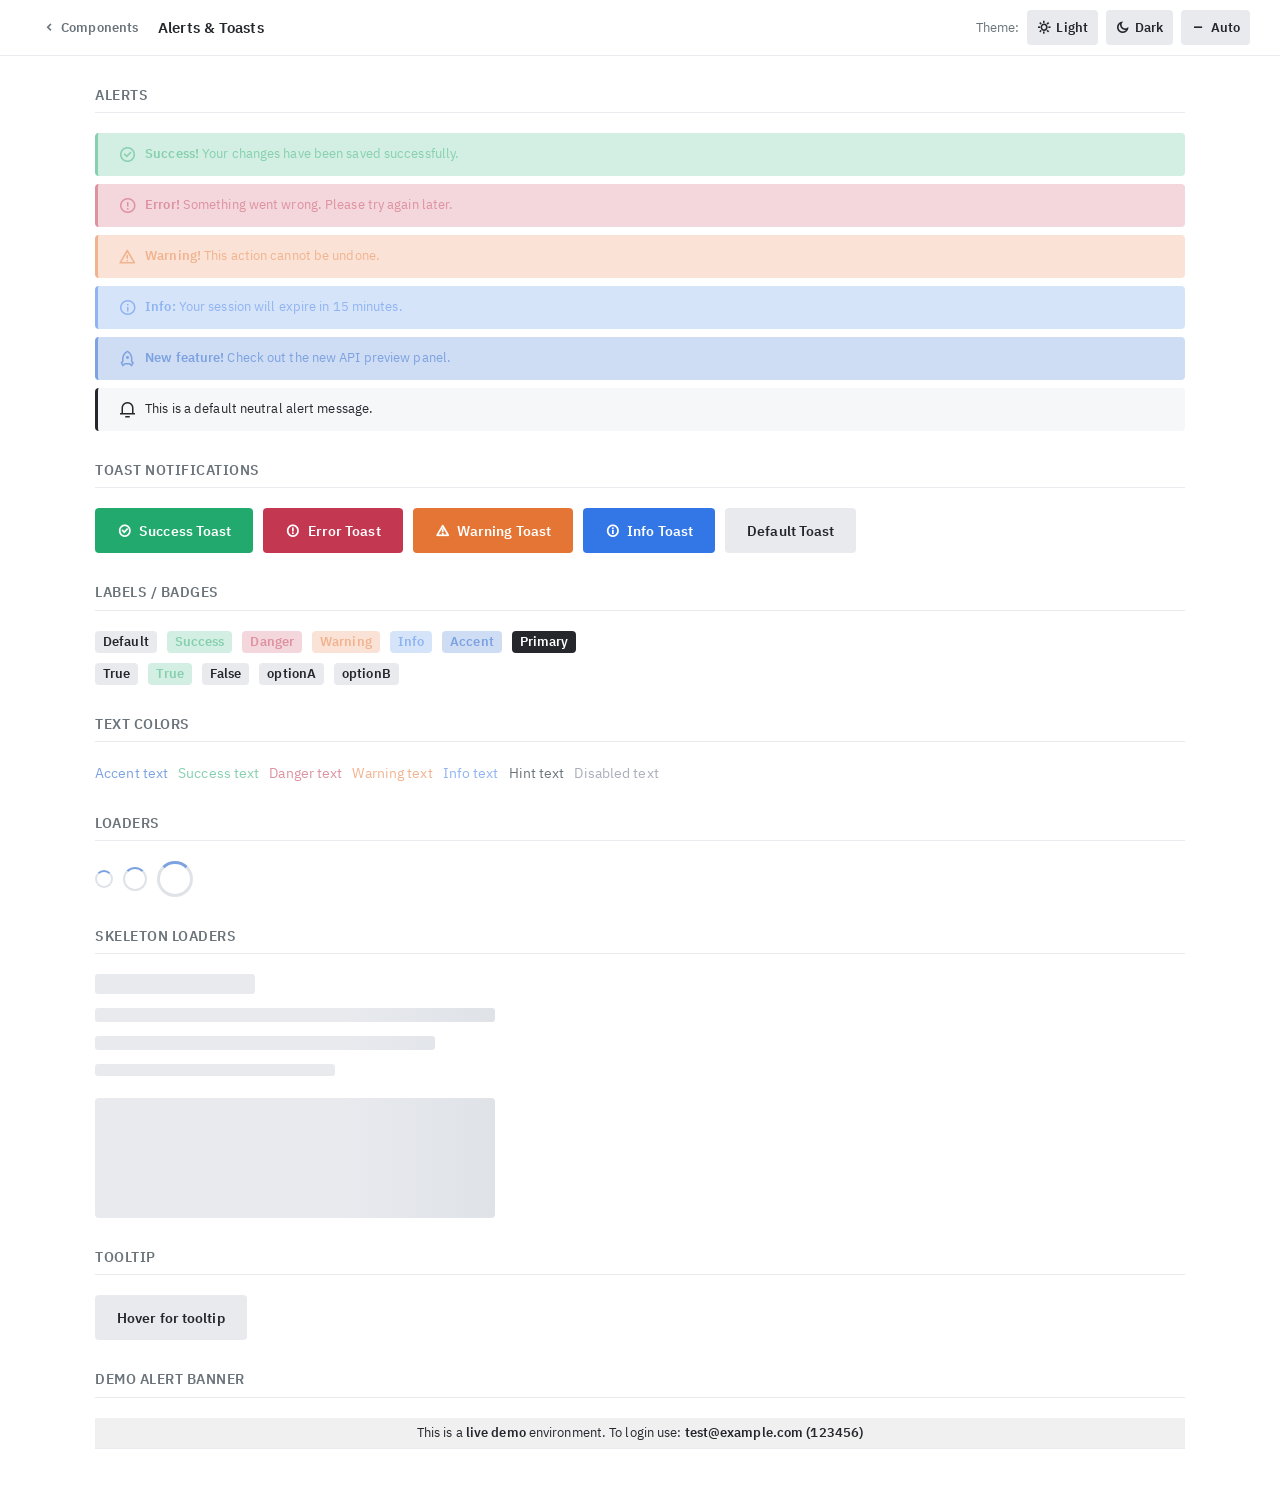
==== commit 341d2aa0: "테마 방안 추가" ====
--- a/pages/alerts.html
+++ b/pages/alerts.html
@@ -6,6 +6,7 @@
     <title>Alerts & Toasts — Pocket Kit</title>
     <link rel="stylesheet" href="../lib/fonts/remixicon/remixicon.css">
     <link rel="stylesheet" href="../common.css">
+    <link rel="stylesheet" href="../themes.css">
     <link rel="stylesheet" href="../components/css/typography.css">
     <link rel="stylesheet" href="../components/css/buttons.css">
     <link rel="stylesheet" href="../components/css/alerts.css">
--- a/common.css
+++ b/common.css
@@ -55,8 +55,9 @@
     /* Spacing */
     --spacing: 30px;
     --smSpacing: 20px;
+    --xsSpacing: 10px;
     --sidebarSpacing: 14px;
-    --tableSpacing: 12px;
+    --tableSpacing: 10px;
     --siblingSpacing: 8px;
     --gridGap: 20px;
 
@@ -64,8 +65,9 @@
     --btnHeight: 45px;
     --smBtnHeight: 35px;
     --lgBtnHeight: 52px;
-    --borderRadius: 5px;
-    --lgBorderRadius: 15px;
+    --xsBtnHeight: 20px;
+    --borderRadius: 4px;
+    --lgBorderRadius: 4px;
     --inputPadding: 13px;
     --inputBorderRadius: var(--borderRadius);
     --checkboxSize: 20px;
@@ -163,7 +165,7 @@
     --pageBgColor: var(--surfaceColor);
 
     /* Overlays */
-    --modalOverlayColor: #22242a38;
+    --modalOverlayColor: #a8a8a873;
     --modalShadow: 0 8px 40px rgba(34,36,42,0.18);
     --tooltipTxtColor: #fff;
     --tooltipSurfaceColor: #222424e6;
@@ -192,11 +194,12 @@
     --surfaceAlt3Color: color-mix(in srgb, var(--surfaceColor), white 12%);
     --surfaceAlt4Color: color-mix(in srgb, var(--surfaceColor), white 14%);
     --surfaceAlt5Color: color-mix(in srgb, var(--surfaceColor), white 16%);
-    --primaryColor: #161616;
-    --primaryTxtColor: var(--surfaceTxtColor);
+    --accentColor: #105ce3;
+    --primaryColor: #595959;
+    --primaryTxtColor: #fff;
     --primaryTxtHintColor: color-mix(in srgb, var(--primaryTxtColor), transparent 35%);
     --primaryTxtDisabledColor: color-mix(in srgb, var(--primaryTxtColor), transparent 50%);
-    --secondaryColor: var(--surfaceAlt2Color);
+    --secondaryColor: color-mix(in srgb, var(--surfaceColor), white 14%);
     --secondaryTxtColor: var(--surfaceTxtColor);
     --infoColor: #4273bd;
     --infoTxtColor: var(--surfaceTxtColor);
@@ -210,9 +213,10 @@
     --dangerColor: #bb303e;
     --dangerTxtColor: var(--surfaceTxtColor);
     --surfaceDangerColor: color-mix(in srgb, var(--dangerColor), var(--surfaceColor) 45%);
+    --surfaceAccentColor: color-mix(in srgb, var(--accentColor), var(--surfaceColor) 55%);
     --pageBgColor: #000;
     --selectionColor: #ffffff38;
-    --modalOverlayColor: #00000073;
+    --modalOverlayColor: #a8a8a873;
     --modalShadow: 0 8px 40px rgba(0,0,0,0.55);
     --tooltipTxtColor: var(--surfaceTxtColor);
     --boxShadow: 0px 8px 5px -5px #0000004d;
@@ -242,17 +246,19 @@
         --surfaceAlt3Color: color-mix(in srgb, var(--surfaceColor), white 12%);
         --surfaceAlt4Color: color-mix(in srgb, var(--surfaceColor), white 14%);
         --surfaceAlt5Color: color-mix(in srgb, var(--surfaceColor), white 16%);
-        --primaryColor: #161616;
-        --primaryTxtColor: var(--surfaceTxtColor);
-        --secondaryColor: var(--surfaceAlt2Color);
+        --accentColor: #105ce3;
+        --primaryColor: #595959;
+        --primaryTxtColor: #fff;
+        --secondaryColor: color-mix(in srgb, var(--surfaceColor), white 14%);
         --secondaryTxtColor: var(--surfaceTxtColor);
         --infoColor: #4273bd;
         --successColor: #27865d;
         --warningColor: #cf4e17;
         --dangerColor: #bb303e;
+        --surfaceAccentColor: color-mix(in srgb, var(--accentColor), var(--surfaceColor) 55%);
         --pageBgColor: #000;
         --selectionColor: #ffffff38;
-        --modalOverlayColor: #00000073;
+        --modalOverlayColor: #a8a8a873;
         --modalShadow: 0 8px 40px rgba(0,0,0,0.55);
         --boxShadow: 0px 8px 5px -5px #0000004d;
         --leftBoxShadow: -1px 0px 5px 0 #0000004d;
@@ -360,11 +366,18 @@
     background: transparent;
 }
 ::-webkit-scrollbar-thumb {
-    border-radius: 10px;
+    border-radius: 4px;
     background: var(--surfaceAlt3Color);
 }
 ::-webkit-scrollbar-thumb:hover {
     background: var(--surfaceAlt5Color);
+}
+
+:is([data-color-scheme="dark"], [data-color-scheme="auto"]) ::-webkit-scrollbar-thumb {
+    background: color-mix(in srgb, var(--surfaceColor), white 30%);
+}
+:is([data-color-scheme="dark"], [data-color-scheme="auto"]) ::-webkit-scrollbar-thumb:hover {
+    background: color-mix(in srgb, var(--surfaceColor), white 45%);
 }
 
 /* --- Layout --- */
--- a/themes.css
+++ b/themes.css
@@ -0,0 +1,119 @@
+/* =========================================================
+   Pocket Kit — themes.css
+   Accent color themes via data-accent attribute
+   Usage: <html data-accent="emerald">
+   Available: blue (default) | emerald | rose | amber |
+              violet | teal | crimson | indigo | slate
+   ========================================================= */
+
+/* ---- Emerald ---- */
+[data-accent="emerald"] {
+    --accentColor: #059669;
+    --accentTxtColor: #fff;
+}
+[data-color-scheme="dark"][data-accent="emerald"] {
+    --accentColor: #10b981;
+}
+@media (prefers-color-scheme: dark) {
+    [data-color-scheme="auto"][data-accent="emerald"] {
+        --accentColor: #10b981;
+    }
+}
+
+/* ---- Rose ---- */
+[data-accent="rose"] {
+    --accentColor: #be185d;
+    --accentTxtColor: #fff;
+}
+[data-color-scheme="dark"][data-accent="rose"] {
+    --accentColor: #db2777;
+}
+@media (prefers-color-scheme: dark) {
+    [data-color-scheme="auto"][data-accent="rose"] {
+        --accentColor: #db2777;
+    }
+}
+
+/* ---- Amber ---- */
+[data-accent="amber"] {
+    --accentColor: #b45309;
+    --accentTxtColor: #fff;
+}
+[data-color-scheme="dark"][data-accent="amber"] {
+    --accentColor: #d97706;
+}
+@media (prefers-color-scheme: dark) {
+    [data-color-scheme="auto"][data-accent="amber"] {
+        --accentColor: #d97706;
+    }
+}
+
+/* ---- Violet ---- */
+[data-accent="violet"] {
+    --accentColor: #6d28d9;
+    --accentTxtColor: #fff;
+}
+[data-color-scheme="dark"][data-accent="violet"] {
+    --accentColor: #7c3aed;
+}
+@media (prefers-color-scheme: dark) {
+    [data-color-scheme="auto"][data-accent="violet"] {
+        --accentColor: #7c3aed;
+    }
+}
+
+/* ---- Teal ---- */
+[data-accent="teal"] {
+    --accentColor: #0e7490;
+    --accentTxtColor: #fff;
+}
+[data-color-scheme="dark"][data-accent="teal"] {
+    --accentColor: #0891b2;
+}
+@media (prefers-color-scheme: dark) {
+    [data-color-scheme="auto"][data-accent="teal"] {
+        --accentColor: #0891b2;
+    }
+}
+
+/* ---- Crimson ---- */
+[data-accent="crimson"] {
+    --accentColor: #b91c1c;
+    --accentTxtColor: #fff;
+}
+[data-color-scheme="dark"][data-accent="crimson"] {
+    --accentColor: #dc2626;
+}
+@media (prefers-color-scheme: dark) {
+    [data-color-scheme="auto"][data-accent="crimson"] {
+        --accentColor: #dc2626;
+    }
+}
+
+/* ---- Indigo ---- */
+[data-accent="indigo"] {
+    --accentColor: #4338ca;
+    --accentTxtColor: #fff;
+}
+[data-color-scheme="dark"][data-accent="indigo"] {
+    --accentColor: #4f46e5;
+}
+@media (prefers-color-scheme: dark) {
+    [data-color-scheme="auto"][data-accent="indigo"] {
+        --accentColor: #4f46e5;
+    }
+}
+
+/* ---- Slate ---- */
+[data-accent="slate"] {
+    --accentColor: #374151;
+    --accentTxtColor: #fff;
+}
+[data-color-scheme="dark"][data-accent="slate"] {
+    --accentColor: #4b5563;
+}
+@media (prefers-color-scheme: dark) {
+    [data-color-scheme="auto"][data-accent="slate"] {
+        --accentColor: #4b5563;
+    }
+}
--- a/components/css/typography.css
+++ b/components/css/typography.css
@@ -53,6 +53,13 @@
 .txt-info      { color: var(--infoColor) !important; }
 .txt-white     { color: #fff !important; }
 
+/* --- Dark mode: txt-* colors lightened for readability --- */
+:is([data-color-scheme="dark"], [data-color-scheme="auto"]) .txt-accent  { color: color-mix(in srgb, var(--accentColor),  white 45%) !important; }
+:is([data-color-scheme="dark"], [data-color-scheme="auto"]) .txt-success { color: color-mix(in srgb, var(--successColor), white 45%) !important; }
+:is([data-color-scheme="dark"], [data-color-scheme="auto"]) .txt-danger  { color: color-mix(in srgb, var(--dangerColor),  white 45%) !important; }
+:is([data-color-scheme="dark"], [data-color-scheme="auto"]) .txt-warning { color: color-mix(in srgb, var(--warningColor), white 45%) !important; }
+:is([data-color-scheme="dark"], [data-color-scheme="auto"]) .txt-info    { color: color-mix(in srgb, var(--infoColor),    white 45%) !important; }
+
 /* --- Labels / Badges --- */
 .label {
     display: inline-flex;
@@ -75,6 +82,13 @@
 .label.accent   { background: var(--surfaceAccentColor);  color: var(--accentColor); }
 .label.primary  { background: var(--primaryColor);        color: var(--primaryTxtColor); }
 
+/* --- Dark mode: label text lightened for readability --- */
+:is([data-color-scheme="dark"], [data-color-scheme="auto"]) .label.success { color: color-mix(in srgb, var(--successColor), white 45%); }
+:is([data-color-scheme="dark"], [data-color-scheme="auto"]) .label.danger  { color: color-mix(in srgb, var(--dangerColor),  white 45%); }
+:is([data-color-scheme="dark"], [data-color-scheme="auto"]) .label.warning { color: color-mix(in srgb, var(--warningColor), white 45%); }
+:is([data-color-scheme="dark"], [data-color-scheme="auto"]) .label.info    { color: color-mix(in srgb, var(--infoColor),    white 45%); }
+:is([data-color-scheme="dark"], [data-color-scheme="auto"]) .label.accent  { color: color-mix(in srgb, var(--accentColor),  white 45%); }
+
 /* --- Link Variants --- */
 .link-faded {
     opacity: 0.5;
--- a/components/css/buttons.css
+++ b/components/css/buttons.css
@@ -56,6 +56,15 @@
 }
 
 /* --- Sizes --- */
+.btn.xs {
+    --circleSize: 20px;
+    height: 20px;
+    padding: 0 5px;
+    font-size: 11px;
+    gap: 3px;
+    border-width: 1px;
+}
+
 .btn.sm {
     --circleSize: var(--smBtnHeight);
     height: var(--smBtnHeight);
@@ -82,7 +91,7 @@
 }
 
 .btn.pill {
-    border-radius: 30px;
+    border-radius: 4px;
 }
 
 .btn.block {
@@ -183,6 +192,13 @@
     animation: rotate var(--loaderAnimationSpeed) linear infinite;
 }
 
+/* --- Dark mode: secondary hover goes lighter, not darker --- */
+[data-color-scheme="dark"] .btn.secondary,
+[data-color-scheme="auto"] .btn.secondary {
+    --btnHoverColor: color-mix(in srgb, var(--btnColor), white 12%);
+    --btnActiveColor: color-mix(in srgb, var(--btnColor), white 20%);
+}
+
 /* --- Next / Arrow button --- */
 .btn.next i {
     will-change: transform;
--- a/components/css/alerts.css
+++ b/components/css/alerts.css
@@ -42,6 +42,13 @@
     background: var(--surfaceAccentColor);
     color: var(--accentColor);
 }
+
+/* --- Dark mode: alert text lightened for readability --- */
+:is([data-color-scheme="dark"], [data-color-scheme="auto"]) .alert.success { color: color-mix(in srgb, var(--successColor), white 45%); }
+:is([data-color-scheme="dark"], [data-color-scheme="auto"]) .alert.danger  { color: color-mix(in srgb, var(--dangerColor),  white 45%); }
+:is([data-color-scheme="dark"], [data-color-scheme="auto"]) .alert.warning { color: color-mix(in srgb, var(--warningColor), white 45%); }
+:is([data-color-scheme="dark"], [data-color-scheme="auto"]) .alert.info    { color: color-mix(in srgb, var(--infoColor),    white 45%); }
+:is([data-color-scheme="dark"], [data-color-scheme="auto"]) .alert.accent  { color: color-mix(in srgb, var(--accentColor),  white 45%); }
 
 /* --- Toast Notifications --- */
 .toasts-container {
@@ -161,10 +168,16 @@
     to   { opacity: 1; transform: translateY(0); }
 }
 
+@keyframes tooltipInBottom {
+    from { opacity: 0; transform: translateX(-50%) translateY(2px); }
+    to   { opacity: 1; transform: translateX(-50%) translateY(0); }
+}
+
 .tooltip-bottom {
     top: calc(100% + 6px);
     left: 50%;
     transform: translateX(-50%);
+    animation: tooltipInBottom var(--animationSpeed) ease;
 }
 
 [title]:hover .tooltip,
--- a/components/css/loader.css
+++ b/components/css/loader.css
@@ -30,6 +30,12 @@
     border-width: 3px;
 }
 
+/* --- Dark mode: spinner accent lightened --- */
+:is([data-color-scheme="dark"], [data-color-scheme="auto"]) .loader {
+    border-color: var(--surfaceAlt3Color);
+    border-top-color: color-mix(in srgb, var(--accentColor), white 45%);
+}
+
 /* --- Skeleton Loader --- */
 @keyframes shimmer {
     0%   { background-position: -500px 0; }
@@ -59,6 +65,17 @@
 .skeleton-rect     { border-radius: var(--borderRadius); }
 .skeleton-circle   { border-radius: 50%; }
 
+/* --- Dark mode: skeleton shimmer more visible --- */
+:is([data-color-scheme="dark"], [data-color-scheme="auto"]) .skeleton {
+    background: linear-gradient(
+        90deg,
+        var(--surfaceAlt2Color) 25%,
+        var(--surfaceAlt4Color) 50%,
+        var(--surfaceAlt2Color) 75%
+    );
+    background-size: 1000px 100%;
+}
+
 /* --- Overlay Loading State --- */
 .loading-overlay {
     position: absolute;
--- a/components/css/layout.css
+++ b/components/css/layout.css
@@ -100,7 +100,7 @@
 }
 
 .empty-state i {
-    font-size: 48px;
+    font-size: 20px;
     opacity: 0.4;
 }
 
